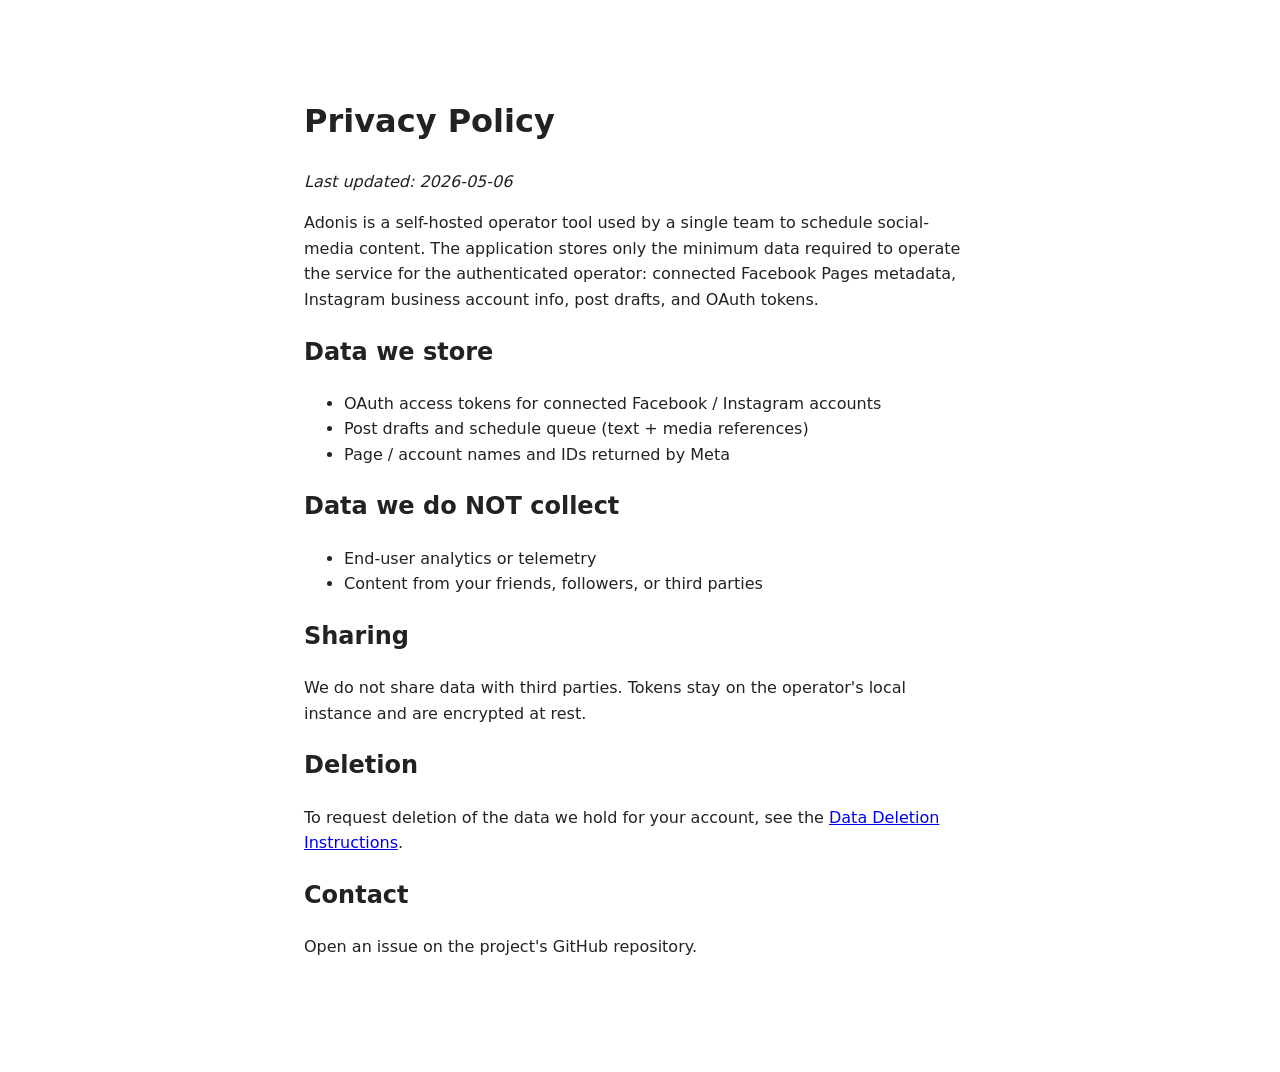
==== privacy.html @ 1d63cc0a "init: legal pages" ====
<!doctype html>
<html lang="en"><head>
<meta charset="utf-8"><meta name="viewport" content="width=device-width, initial-scale=1">
<title>Privacy Policy — Adonis</title>
<style>body{font-family:system-ui,sans-serif;max-width:42rem;margin:4rem auto;padding:2rem;line-height:1.6;color:#222}h1{margin-top:0}</style>
</head><body>
<h1>Privacy Policy</h1>
<p><em>Last updated: 2026-05-06</em></p>
<p>Adonis is a self-hosted operator tool used by a single team to schedule social-media content. The application stores only the minimum data required to operate the service for the authenticated operator: connected Facebook Pages metadata, Instagram business account info, post drafts, and OAuth tokens.</p>
<h2>Data we store</h2>
<ul>
  <li>OAuth access tokens for connected Facebook / Instagram accounts</li>
  <li>Post drafts and schedule queue (text + media references)</li>
  <li>Page / account names and IDs returned by Meta</li>
</ul>
<h2>Data we do NOT collect</h2>
<ul>
  <li>End-user analytics or telemetry</li>
  <li>Content from your friends, followers, or third parties</li>
</ul>
<h2>Sharing</h2>
<p>We do not share data with third parties. Tokens stay on the operator's local instance and are encrypted at rest.</p>
<h2>Deletion</h2>
<p>To request deletion of the data we hold for your account, see the <a href="data-deletion.html">Data Deletion Instructions</a>.</p>
<h2>Contact</h2>
<p>Open an issue on the project's GitHub repository.</p>
</body></html>
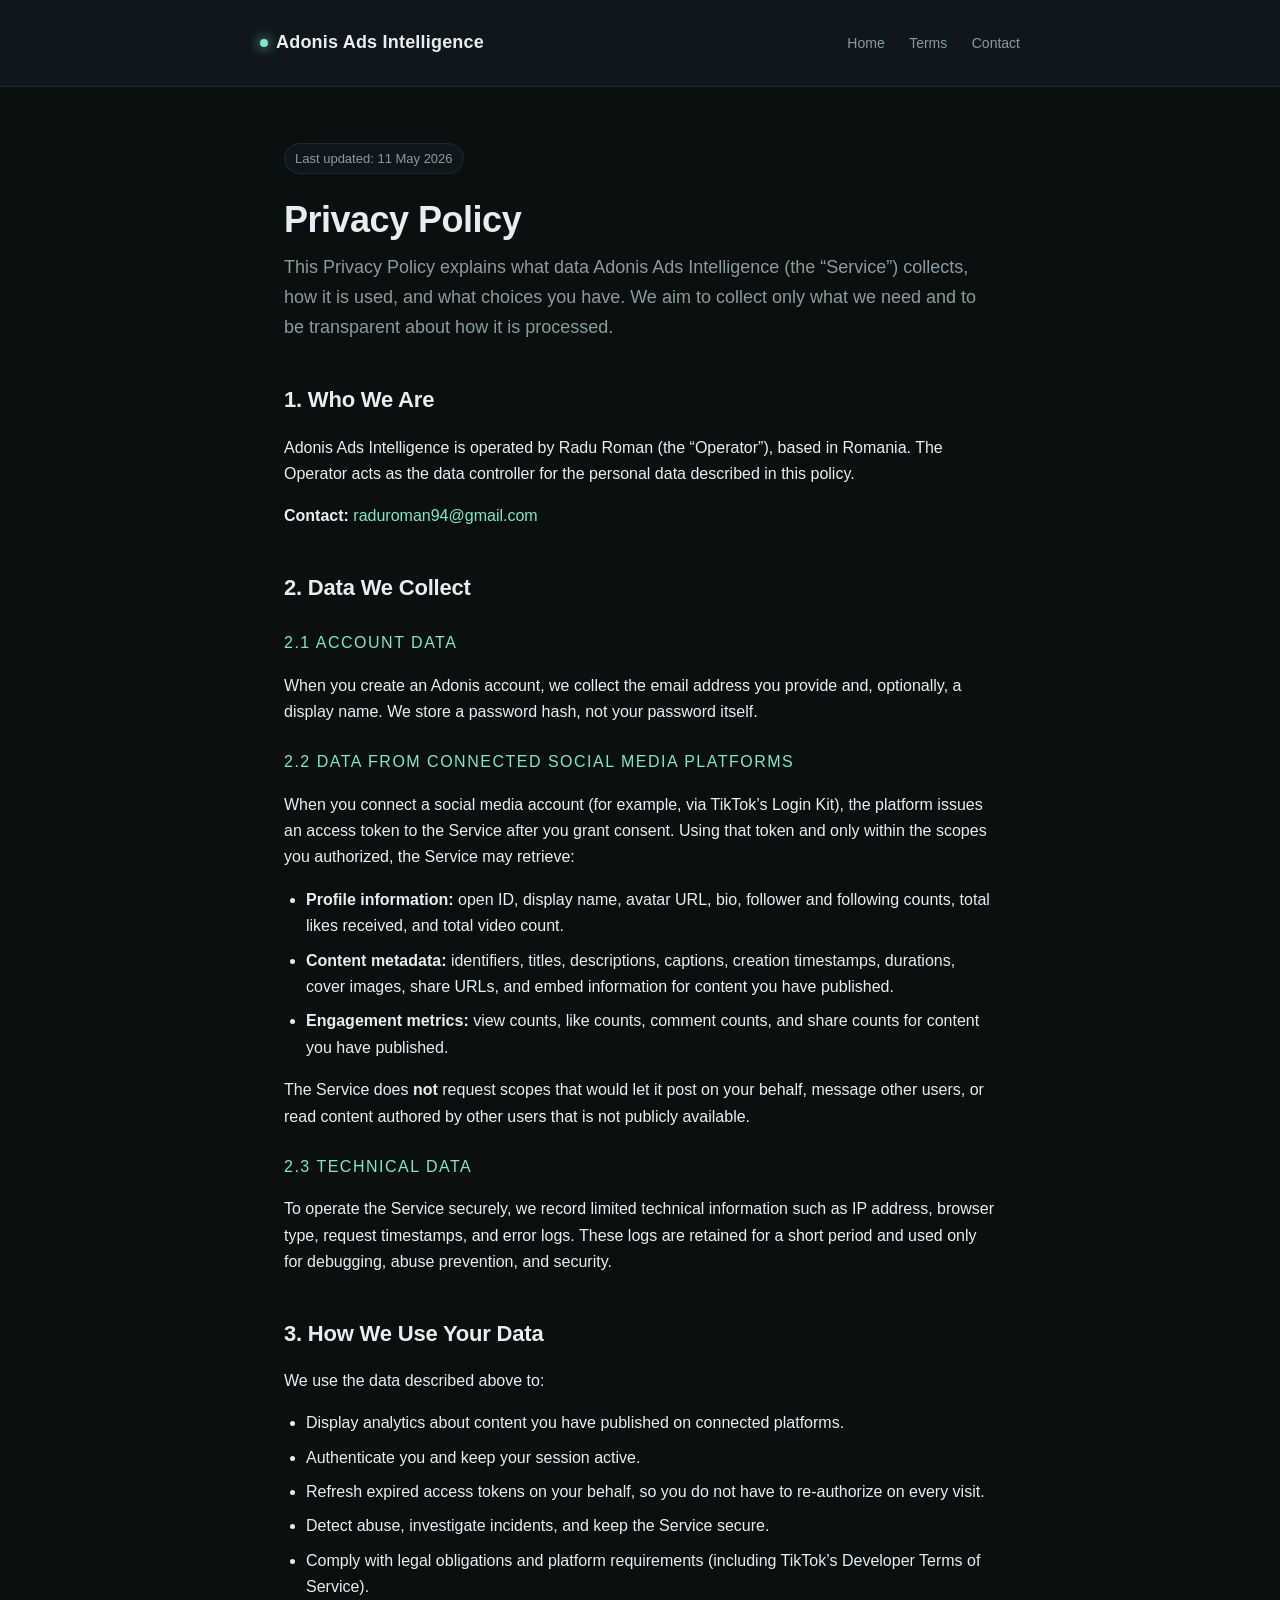
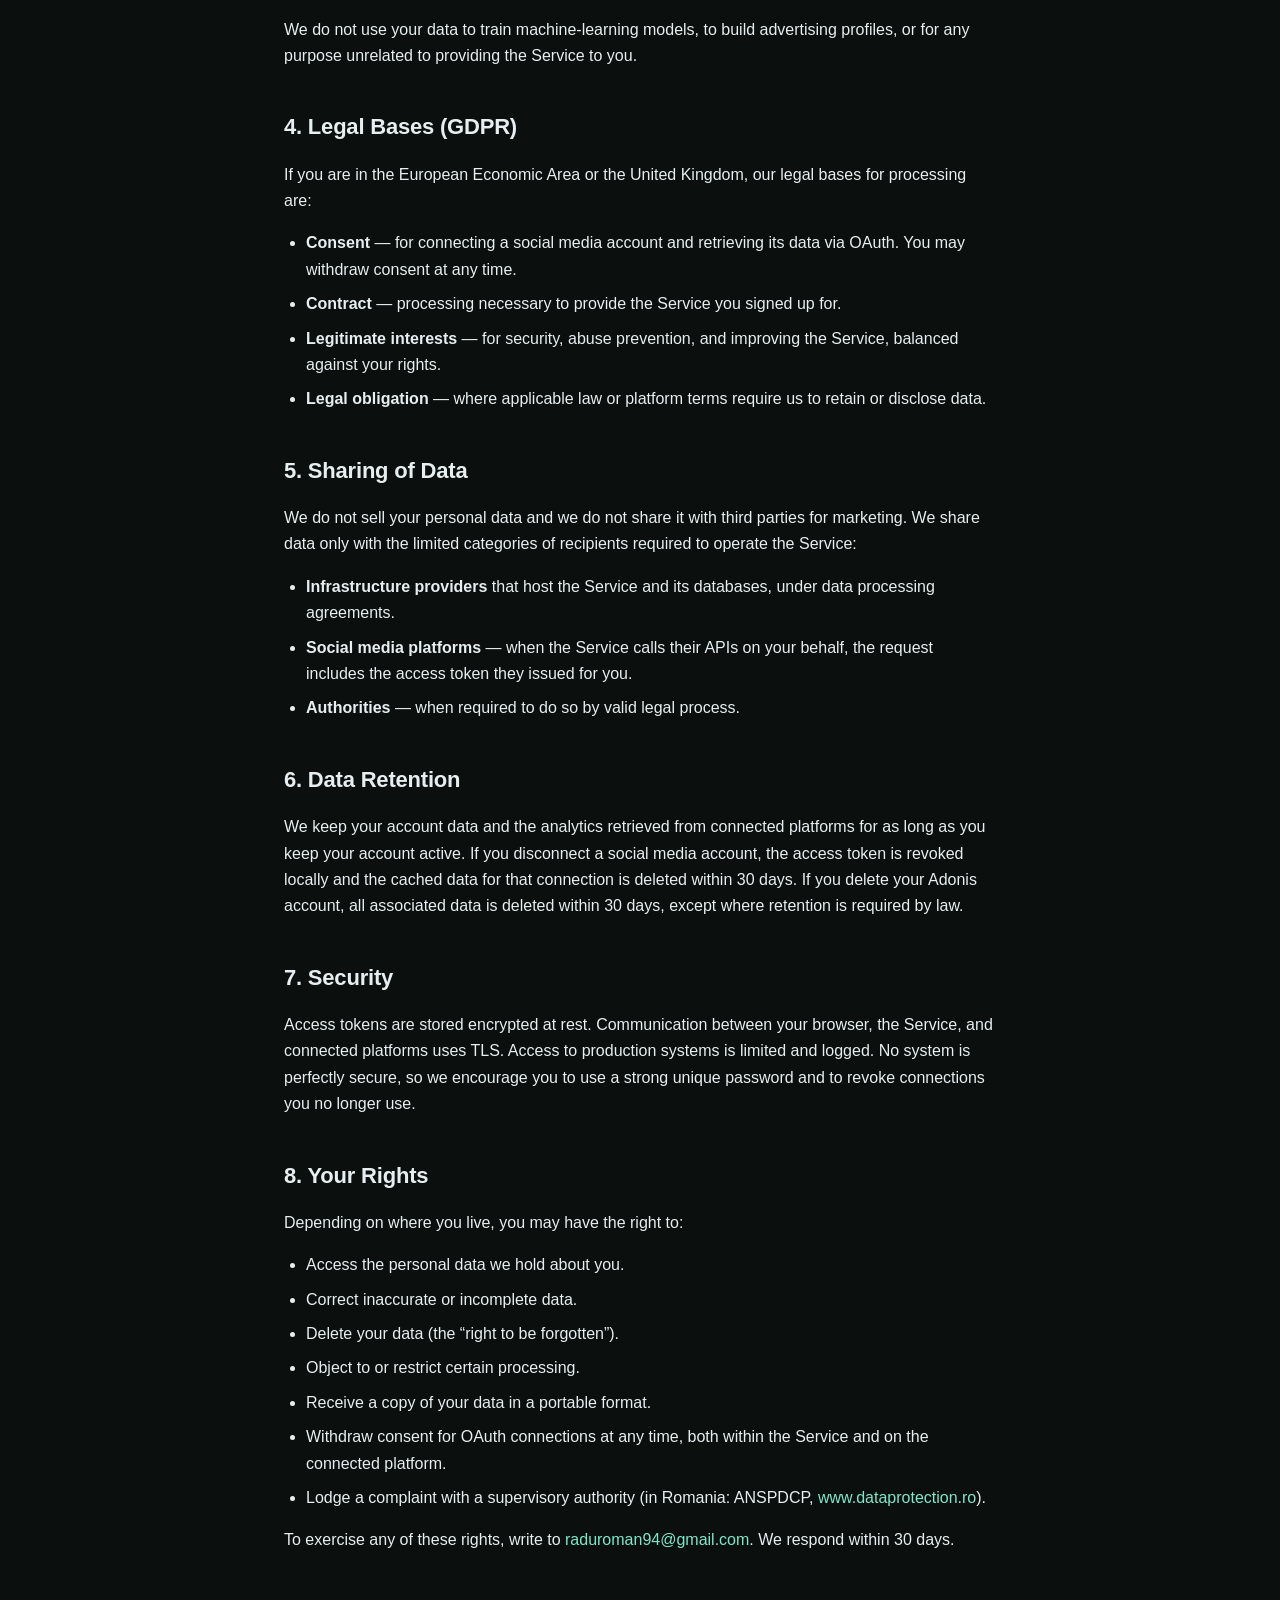
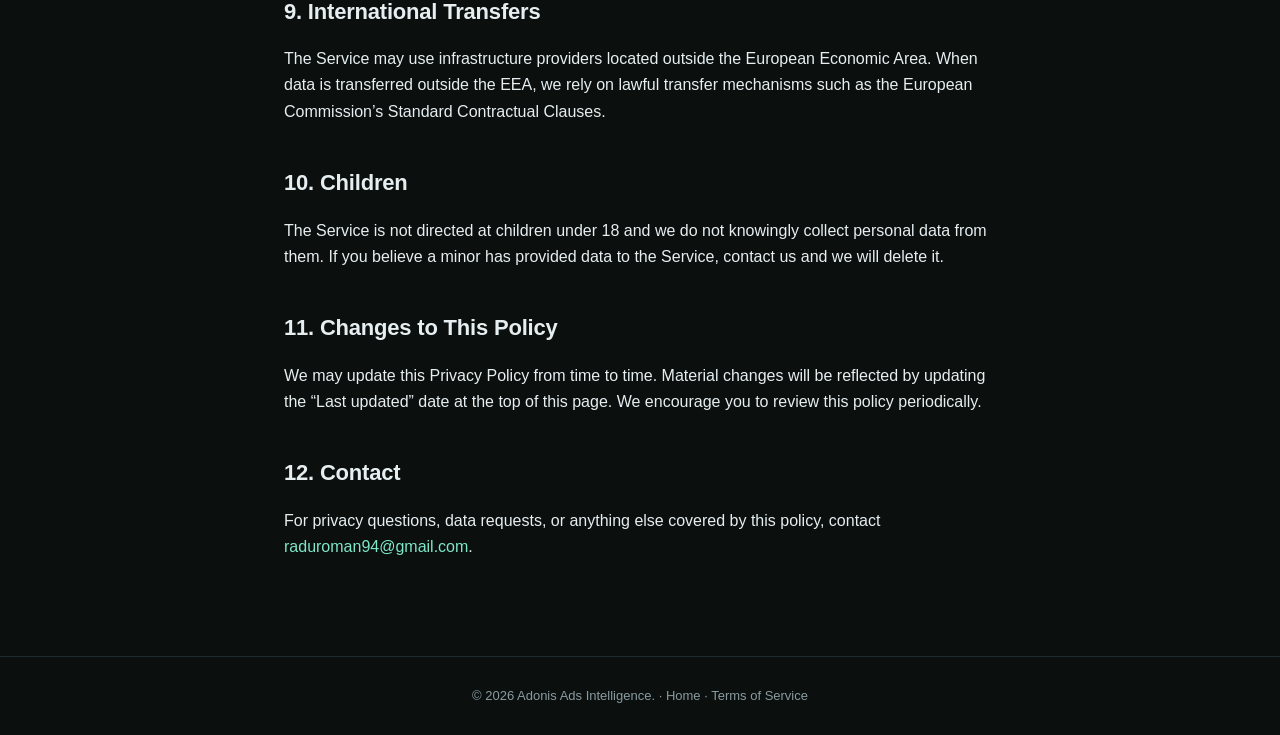
==== commit 5bbb2d16: "Expand legal pages for TikTok Display API integration - Add Terms of Service (tos.html) — required b" ====
--- a/privacy.html
+++ b/privacy.html
@@ -1,27 +1,145 @@
-<!doctype html>
-<html lang="en"><head>
-<meta charset="utf-8"><meta name="viewport" content="width=device-width, initial-scale=1">
-<title>Privacy Policy — Adonis</title>
-<style>body{font-family:system-ui,sans-serif;max-width:42rem;margin:4rem auto;padding:2rem;line-height:1.6;color:#222}h1{margin-top:0}</style>
-</head><body>
-<h1>Privacy Policy</h1>
-<p><em>Last updated: 2026-05-06</em></p>
-<p>Adonis is a self-hosted operator tool used by a single team to schedule social-media content. The application stores only the minimum data required to operate the service for the authenticated operator: connected Facebook Pages metadata, Instagram business account info, post drafts, and OAuth tokens.</p>
-<h2>Data we store</h2>
-<ul>
-  <li>OAuth access tokens for connected Facebook / Instagram accounts</li>
-  <li>Post drafts and schedule queue (text + media references)</li>
-  <li>Page / account names and IDs returned by Meta</li>
-</ul>
-<h2>Data we do NOT collect</h2>
-<ul>
-  <li>End-user analytics or telemetry</li>
-  <li>Content from your friends, followers, or third parties</li>
-</ul>
-<h2>Sharing</h2>
-<p>We do not share data with third parties. Tokens stay on the operator's local instance and are encrypted at rest.</p>
-<h2>Deletion</h2>
-<p>To request deletion of the data we hold for your account, see the <a href="data-deletion.html">Data Deletion Instructions</a>.</p>
-<h2>Contact</h2>
-<p>Open an issue on the project's GitHub repository.</p>
-</body></html>
+<!DOCTYPE html>
+<html lang="en">
+<head>
+  <meta charset="UTF-8">
+  <meta name="viewport" content="width=device-width, initial-scale=1.0">
+  <title>Privacy Policy &mdash; Adonis Ads Intelligence</title>
+  <link rel="stylesheet" href="styles.css">
+</head>
+<body>
+  <header>
+    <div class="wrap">
+      <div class="brand"><a href="index.html" style="color:inherit;border:none;"><span class="dot"></span>Adonis Ads Intelligence</a></div>
+      <nav>
+        <a href="index.html">Home</a>
+        <a href="tos.html">Terms</a>
+        <a href="mailto:raduroman94@gmail.com">Contact</a>
+      </nav>
+    </div>
+  </header>
+
+  <main>
+    <span class="meta">Last updated: 11 May 2026</span>
+    <h1>Privacy Policy</h1>
+    <p class="lead">
+      This Privacy Policy explains what data Adonis Ads Intelligence (the &ldquo;Service&rdquo;) collects, how it is used, and what choices you have. We aim to collect only what we need and to be transparent about how it is processed.
+    </p>
+
+    <h2>1. Who We Are</h2>
+    <p>
+      Adonis Ads Intelligence is operated by Radu Roman (the &ldquo;Operator&rdquo;), based in Romania. The Operator acts as the data controller for the personal data described in this policy.
+    </p>
+    <p>
+      <strong>Contact:</strong> <a href="mailto:raduroman94@gmail.com">raduroman94@gmail.com</a>
+    </p>
+
+    <h2>2. Data We Collect</h2>
+
+    <h3>2.1 Account Data</h3>
+    <p>
+      When you create an Adonis account, we collect the email address you provide and, optionally, a display name. We store a password hash, not your password itself.
+    </p>
+
+    <h3>2.2 Data from Connected Social Media Platforms</h3>
+    <p>
+      When you connect a social media account (for example, via TikTok&rsquo;s Login Kit), the platform issues an access token to the Service after you grant consent. Using that token and only within the scopes you authorized, the Service may retrieve:
+    </p>
+    <ul>
+      <li><strong>Profile information:</strong> open ID, display name, avatar URL, bio, follower and following counts, total likes received, and total video count.</li>
+      <li><strong>Content metadata:</strong> identifiers, titles, descriptions, captions, creation timestamps, durations, cover images, share URLs, and embed information for content you have published.</li>
+      <li><strong>Engagement metrics:</strong> view counts, like counts, comment counts, and share counts for content you have published.</li>
+    </ul>
+    <p>
+      The Service does <strong>not</strong> request scopes that would let it post on your behalf, message other users, or read content authored by other users that is not publicly available.
+    </p>
+
+    <h3>2.3 Technical Data</h3>
+    <p>
+      To operate the Service securely, we record limited technical information such as IP address, browser type, request timestamps, and error logs. These logs are retained for a short period and used only for debugging, abuse prevention, and security.
+    </p>
+
+    <h2>3. How We Use Your Data</h2>
+    <p>We use the data described above to:</p>
+    <ul>
+      <li>Display analytics about content you have published on connected platforms.</li>
+      <li>Authenticate you and keep your session active.</li>
+      <li>Refresh expired access tokens on your behalf, so you do not have to re-authorize on every visit.</li>
+      <li>Detect abuse, investigate incidents, and keep the Service secure.</li>
+      <li>Comply with legal obligations and platform requirements (including TikTok&rsquo;s Developer Terms of Service).</li>
+    </ul>
+    <p>
+      We do not use your data to train machine-learning models, to build advertising profiles, or for any purpose unrelated to providing the Service to you.
+    </p>
+
+    <h2>4. Legal Bases (GDPR)</h2>
+    <p>If you are in the European Economic Area or the United Kingdom, our legal bases for processing are:</p>
+    <ul>
+      <li><strong>Consent</strong> &mdash; for connecting a social media account and retrieving its data via OAuth. You may withdraw consent at any time.</li>
+      <li><strong>Contract</strong> &mdash; processing necessary to provide the Service you signed up for.</li>
+      <li><strong>Legitimate interests</strong> &mdash; for security, abuse prevention, and improving the Service, balanced against your rights.</li>
+      <li><strong>Legal obligation</strong> &mdash; where applicable law or platform terms require us to retain or disclose data.</li>
+    </ul>
+
+    <h2>5. Sharing of Data</h2>
+    <p>
+      We do not sell your personal data and we do not share it with third parties for marketing. We share data only with the limited categories of recipients required to operate the Service:
+    </p>
+    <ul>
+      <li><strong>Infrastructure providers</strong> that host the Service and its databases, under data processing agreements.</li>
+      <li><strong>Social media platforms</strong> &mdash; when the Service calls their APIs on your behalf, the request includes the access token they issued for you.</li>
+      <li><strong>Authorities</strong> &mdash; when required to do so by valid legal process.</li>
+    </ul>
+
+    <h2>6. Data Retention</h2>
+    <p>
+      We keep your account data and the analytics retrieved from connected platforms for as long as you keep your account active. If you disconnect a social media account, the access token is revoked locally and the cached data for that connection is deleted within 30 days. If you delete your Adonis account, all associated data is deleted within 30 days, except where retention is required by law.
+    </p>
+
+    <h2>7. Security</h2>
+    <p>
+      Access tokens are stored encrypted at rest. Communication between your browser, the Service, and connected platforms uses TLS. Access to production systems is limited and logged. No system is perfectly secure, so we encourage you to use a strong unique password and to revoke connections you no longer use.
+    </p>
+
+    <h2>8. Your Rights</h2>
+    <p>Depending on where you live, you may have the right to:</p>
+    <ul>
+      <li>Access the personal data we hold about you.</li>
+      <li>Correct inaccurate or incomplete data.</li>
+      <li>Delete your data (the &ldquo;right to be forgotten&rdquo;).</li>
+      <li>Object to or restrict certain processing.</li>
+      <li>Receive a copy of your data in a portable format.</li>
+      <li>Withdraw consent for OAuth connections at any time, both within the Service and on the connected platform.</li>
+      <li>Lodge a complaint with a supervisory authority (in Romania: ANSPDCP, <a href="https://www.dataprotection.ro" rel="noopener">www.dataprotection.ro</a>).</li>
+    </ul>
+    <p>
+      To exercise any of these rights, write to <a href="mailto:raduroman94@gmail.com">raduroman94@gmail.com</a>. We respond within 30 days.
+    </p>
+
+    <h2>9. International Transfers</h2>
+    <p>
+      The Service may use infrastructure providers located outside the European Economic Area. When data is transferred outside the EEA, we rely on lawful transfer mechanisms such as the European Commission&rsquo;s Standard Contractual Clauses.
+    </p>
+
+    <h2>10. Children</h2>
+    <p>
+      The Service is not directed at children under 18 and we do not knowingly collect personal data from them. If you believe a minor has provided data to the Service, contact us and we will delete it.
+    </p>
+
+    <h2>11. Changes to This Policy</h2>
+    <p>
+      We may update this Privacy Policy from time to time. Material changes will be reflected by updating the &ldquo;Last updated&rdquo; date at the top of this page. We encourage you to review this policy periodically.
+    </p>
+
+    <h2>12. Contact</h2>
+    <p>
+      For privacy questions, data requests, or anything else covered by this policy, contact <a href="mailto:raduroman94@gmail.com">raduroman94@gmail.com</a>.
+    </p>
+  </main>
+
+  <footer>
+    &copy; 2026 Adonis Ads Intelligence. &middot;
+    <a href="index.html">Home</a> &middot;
+    <a href="tos.html">Terms of Service</a>
+  </footer>
+</body>
+</html>
--- a/styles.css
+++ b/styles.css
@@ -0,0 +1,178 @@
+:root {
+  --bg: #0b0f0e;
+  --surface: #11161a;
+  --border: #1f2a2e;
+  --text: #e6eef0;
+  --muted: #8a9ba0;
+  --mint: #7ee7c7;
+  --accent: #ff8a4c;
+  --max-width: 760px;
+}
+
+* { box-sizing: border-box; }
+
+html { scroll-behavior: smooth; }
+
+body {
+  margin: 0;
+  font-family: -apple-system, BlinkMacSystemFont, "Segoe UI", Roboto, Oxygen, Ubuntu, Cantarell, sans-serif;
+  background: var(--bg);
+  color: var(--text);
+  line-height: 1.65;
+  -webkit-font-smoothing: antialiased;
+  -moz-osx-font-smoothing: grayscale;
+}
+
+a {
+  color: var(--mint);
+  text-decoration: none;
+  border-bottom: 1px solid transparent;
+  transition: border-color .15s ease;
+}
+
+a:hover { border-bottom-color: var(--mint); }
+
+header {
+  padding: 28px 24px;
+  border-bottom: 1px solid var(--border);
+  background: var(--surface);
+}
+
+header .wrap {
+  max-width: var(--max-width);
+  margin: 0 auto;
+  display: flex;
+  align-items: center;
+  justify-content: space-between;
+  flex-wrap: wrap;
+  gap: 16px;
+}
+
+.brand {
+  font-weight: 600;
+  font-size: 18px;
+  letter-spacing: .2px;
+  color: var(--text);
+}
+
+.brand .dot {
+  display: inline-block;
+  width: 8px;
+  height: 8px;
+  border-radius: 50%;
+  background: var(--mint);
+  margin-right: 8px;
+  vertical-align: middle;
+  box-shadow: 0 0 12px var(--mint);
+}
+
+nav a {
+  margin-left: 20px;
+  font-size: 14px;
+  color: var(--muted);
+}
+
+nav a:hover { color: var(--mint); }
+
+main {
+  max-width: var(--max-width);
+  margin: 0 auto;
+  padding: 56px 24px 80px;
+}
+
+h1 {
+  font-size: 36px;
+  line-height: 1.2;
+  margin: 0 0 12px;
+  letter-spacing: -.5px;
+}
+
+h2 {
+  font-size: 22px;
+  margin: 40px 0 12px;
+  letter-spacing: -.2px;
+  color: var(--text);
+}
+
+h3 {
+  font-size: 16px;
+  margin: 24px 0 8px;
+  color: var(--mint);
+  text-transform: uppercase;
+  letter-spacing: 1.5px;
+  font-weight: 500;
+}
+
+p, li { color: var(--text); }
+
+.lead {
+  font-size: 18px;
+  color: var(--muted);
+  margin: 0 0 32px;
+}
+
+.meta {
+  display: inline-block;
+  font-size: 13px;
+  color: var(--muted);
+  background: var(--surface);
+  border: 1px solid var(--border);
+  padding: 4px 10px;
+  border-radius: 999px;
+  margin-bottom: 24px;
+}
+
+ul { padding-left: 22px; }
+li { margin-bottom: 8px; }
+
+code {
+  font-family: "JetBrains Mono", ui-monospace, SFMono-Regular, Menlo, monospace;
+  font-size: 13px;
+  background: var(--surface);
+  border: 1px solid var(--border);
+  padding: 2px 6px;
+  border-radius: 4px;
+}
+
+.card-grid {
+  display: grid;
+  grid-template-columns: repeat(auto-fit, minmax(220px, 1fr));
+  gap: 16px;
+  margin: 32px 0;
+}
+
+.card {
+  background: var(--surface);
+  border: 1px solid var(--border);
+  border-radius: 10px;
+  padding: 20px;
+}
+
+.card h4 {
+  margin: 0 0 8px;
+  font-size: 15px;
+  color: var(--mint);
+}
+
+.card p {
+  margin: 0;
+  font-size: 14px;
+  color: var(--muted);
+}
+
+footer {
+  border-top: 1px solid var(--border);
+  padding: 28px 24px;
+  text-align: center;
+  color: var(--muted);
+  font-size: 13px;
+}
+
+footer a { color: var(--muted); }
+footer a:hover { color: var(--mint); }
+
+@media (max-width: 520px) {
+  h1 { font-size: 28px; }
+  .lead { font-size: 16px; }
+  nav a { margin-left: 12px; }
+}
